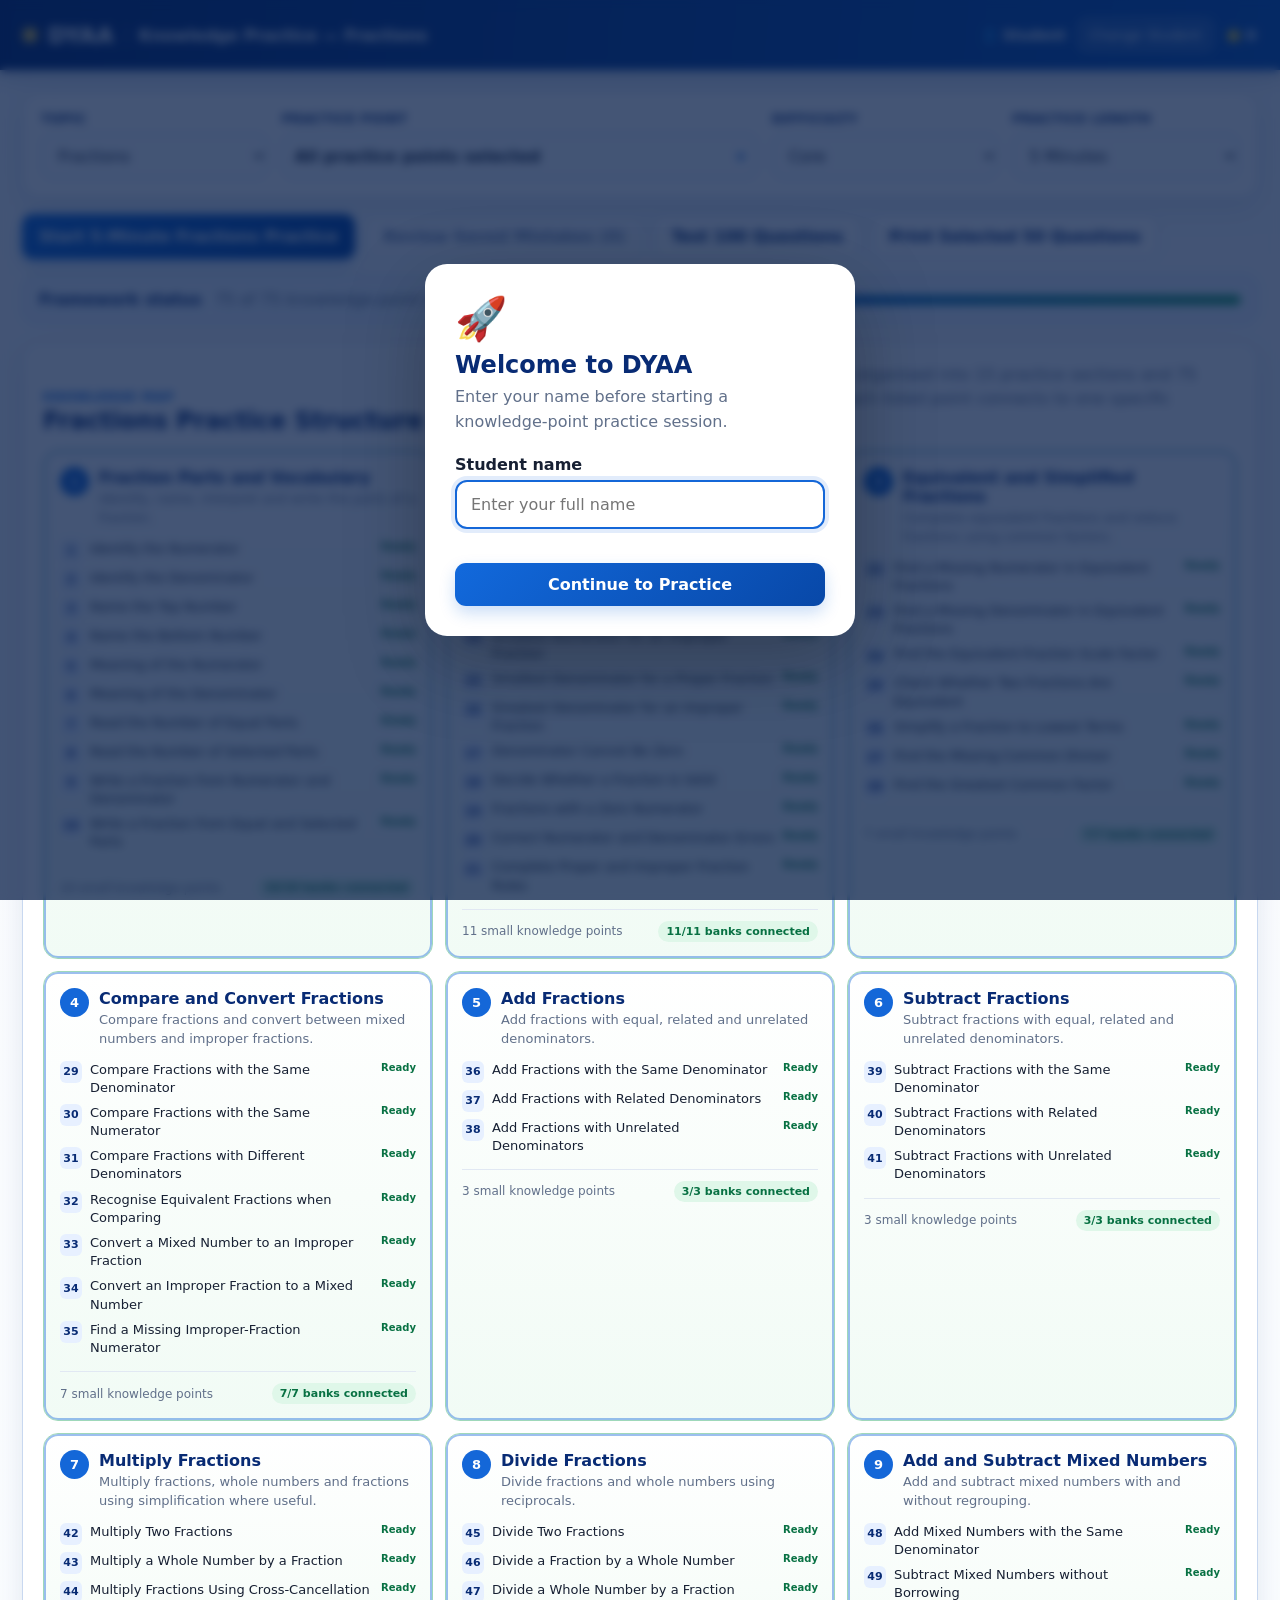
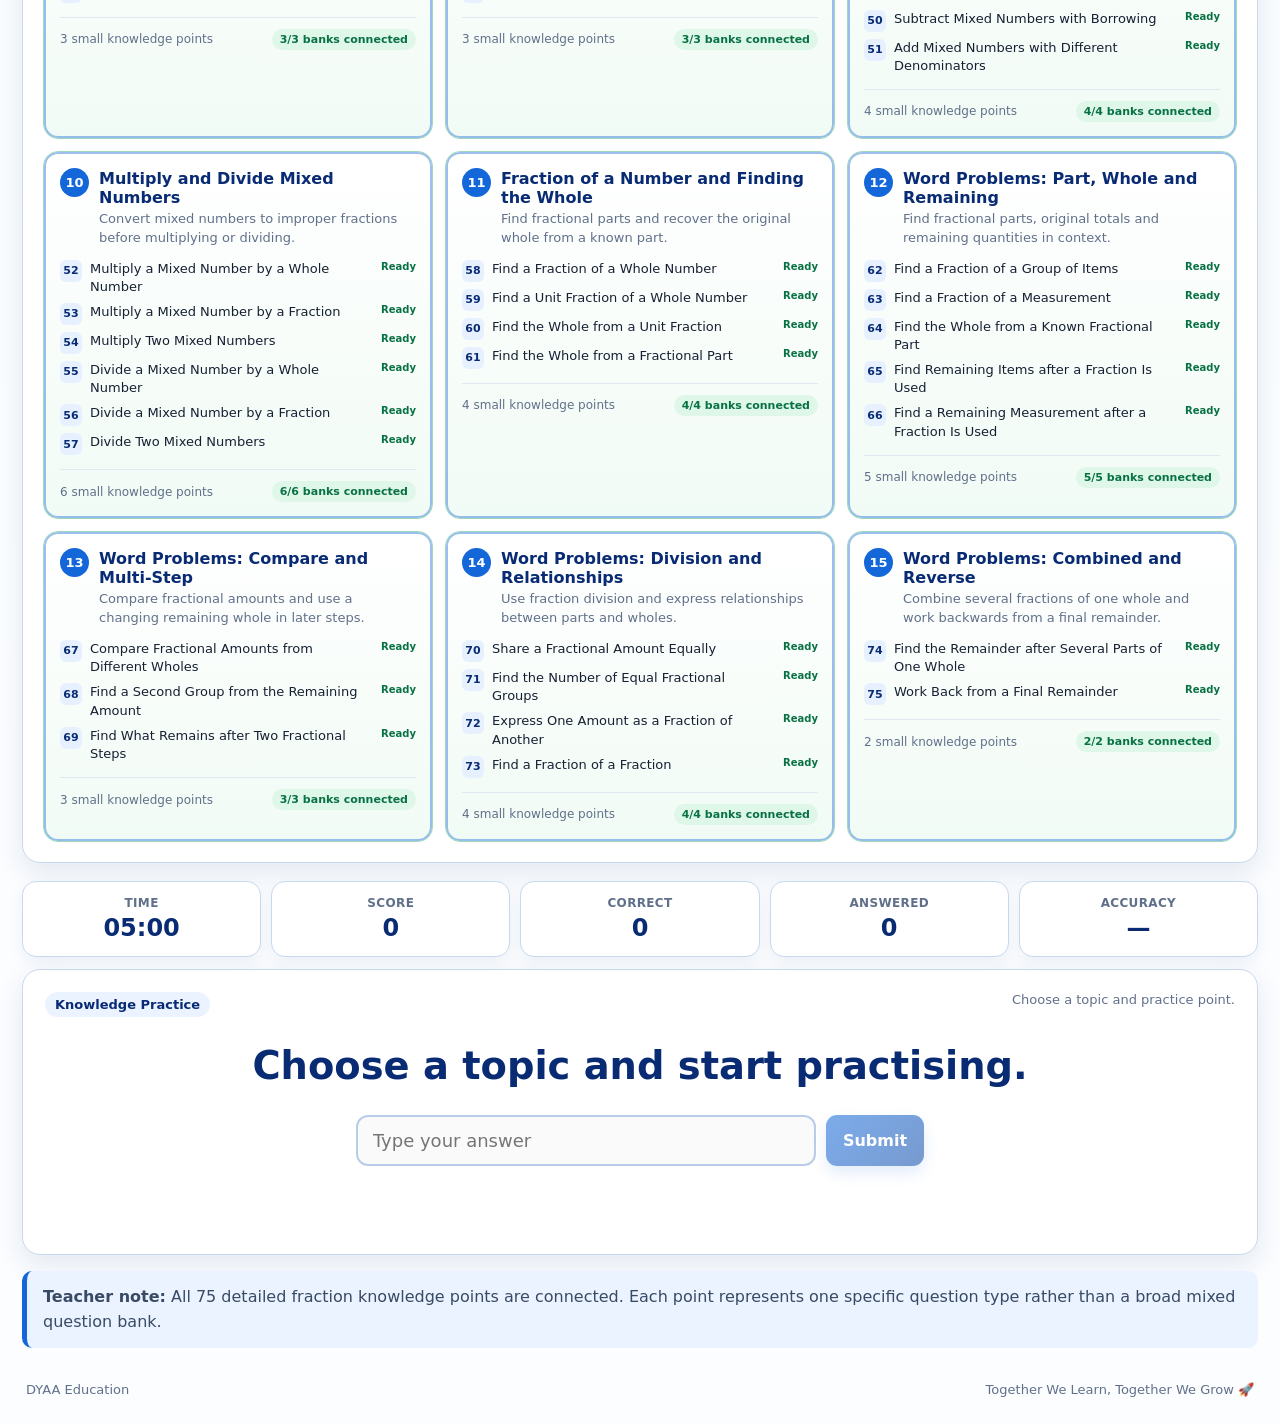
==== index.html @ 88a45972 "Update DYAA practice" ====
<!DOCTYPE html>
<html lang="en">
<head>
  <meta charset="UTF-8">
  <meta name="viewport" content="width=device-width, initial-scale=1.0">
  <meta name="dyaa-edition" content="Knowledge Practice — Fractions, Decimals, Percentages, Ratios and Algebra">
  <title>DYAA Knowledge Practice</title>
  <link rel="stylesheet" href="css/styles.css">
  <style>
    /* Keep generated questions as normal continuous sentences.
       This overrides the grid layout that placed each <strong> value
       on a separate line. Long questions still wrap naturally. */
    #questionText.question {
      display: block;
      min-height: 94px;
      padding: 24px 20px;
      line-height: 1.3;
      text-align: center;
      word-break: normal;
      overflow-wrap: normal;
    }
  </style>
</head>
<body>
  <section class="identity-overlay" id="identityOverlay" aria-modal="true" role="dialog" aria-labelledby="identityTitle">
    <div class="identity-card">
      <div class="identity-logo">🚀</div>
      <h1 id="identityTitle">Welcome to DYAA</h1>
      <p>Enter your name before starting a knowledge-point practice session.</p>
      <label for="studentNameInput">Student name</label>
      <input id="studentNameInput" type="text" maxlength="40" autocomplete="name" placeholder="Enter your full name">
      <div class="form-error" id="studentNameError" aria-live="polite"></div>
      <button class="btn btn-primary" id="continueBtn" type="button">Continue to Practice</button>
    </div>
  </section>

  <main class="app-shell">
    <header class="topbar">
      <div class="brand-row">
        <span class="brand-dot"></span>
        <span class="brand">DYAA</span>
        <span class="title" id="pageTitle">Knowledge Practice</span>
      </div>
      <div class="student-tools">
        <span>👤 <b id="studentNameDisplay">Student</b></span>
        <button class="topbar-btn" id="changeStudentBtn" type="button">Change Student</button>
        <span>⭐ <b id="totalStars">0</b></span>
      </div>
    </header>

    <section class="content">
      <section class="setup-card">
        <div class="control">
          <label for="topicSelect">Topic</label>
          <select id="topicSelect"></select>
        </div>

        <div class="control control-wide">
          <label>Practice Point</label>
          <details class="picker" id="groupPicker">
            <summary id="groupSummary">All practice points selected</summary>
            <div class="picker-panel">
              <div class="picker-actions">
                <button class="mini-btn" id="selectAllBtn" type="button">Select All</button>
                <button class="mini-btn" id="clearBtn" type="button">Clear</button>
                <button class="mini-btn mini-btn-primary" id="doneBtn" type="button">Done</button>
              </div>
              <div id="groupCheckboxes" class="group-checkboxes"></div>
              <p class="selection-help" id="selectionHelp"></p>
            </div>
          </details>
        </div>

        <div class="control">
          <label for="levelSelect">Difficulty</label>
          <select id="levelSelect"></select>
        </div>

        <div class="control">
          <label for="timeSelect">Practice Length</label>
          <select id="timeSelect">
            <option value="60">1 Minute</option>
            <option value="180">3 Minutes</option>
            <option value="300" selected>5 Minutes</option>
            <option value="600">10 Minutes</option>
            <option value="900">15 Minutes</option>
            <option value="1200">20 Minutes</option>
          </select>
        </div>
      </section>

      <section class="action-row">
        <button class="btn btn-primary" id="startBtn" type="button">Start Practice</button>
        <button class="btn btn-secondary" id="reviewBtn" type="button">Review Saved Mistakes (<span id="savedCountTop">0</span>)</button>
        <button class="btn btn-secondary" id="testBtn" type="button">Test 100 Questions</button>
        <button class="btn btn-secondary" id="printBtn" type="button">Print Selected 50 Questions</button>
        <button class="btn btn-danger hidden" id="finishBtn" type="button">Finish Early</button>
      </section>

      <section class="framework-status" id="frameworkStatus">
        <div>
          <strong>Framework status</strong>
          <span id="frameworkStatusText">Loading knowledge-point banks…</span>
        </div>
        <div class="status-track"><div class="status-fill" id="frameworkStatusFill"></div></div>
      </section>

      <section class="knowledge-section">
        <div class="section-heading">
          <div>
            <p class="eyebrow">Knowledge map</p>
            <h2 id="knowledgeMapTitle">Knowledge Practice Structure</h2>
          </div>
          <p id="knowledgeMapIntro">Each practice point combines closely related small knowledge points.</p>
        </div>
        <div class="knowledge-grid" id="knowledgeGrid"></div>
      </section>

      <section class="dashboard">
        <article class="stat-card">
          <span class="stat-label">Time</span>
          <strong id="timerValue">05:00</strong>
        </article>
        <article class="stat-card">
          <span class="stat-label">Score</span>
          <strong id="scoreValue">0</strong>
        </article>
        <article class="stat-card">
          <span class="stat-label">Correct</span>
          <strong id="correctValue">0</strong>
        </article>
        <article class="stat-card">
          <span class="stat-label">Answered</span>
          <strong id="answeredValue">0</strong>
        </article>
        <article class="stat-card">
          <span class="stat-label">Accuracy</span>
          <strong id="accuracyValue">—</strong>
        </article>
      </section>

      <section class="play-card" id="playCard">
        <div class="mode-row">
          <span class="mode-badge" id="modeBadge">Knowledge Practice</span>
          <span id="questionSubtopic">Choose a topic and practice point.</span>
        </div>
        <div class="question" id="questionText">Choose a topic and start practising.</div>
        <div class="answer-row">
          <input id="answerInput" type="text" inputmode="text" autocomplete="off" placeholder="Type your answer" disabled>
          <button class="btn btn-primary" id="submitBtn" type="button" disabled>Submit</button>
        </div>
        <div class="feedback" id="feedback" aria-live="polite"></div>
        <div class="hint" id="hint"></div>
      </section>

      <section class="summary-card hidden" id="summaryCard">
        <h2>Practice Complete</h2>
        <div class="summary-grid">
          <div><span>Score</span><strong id="summaryScore">0</strong></div>
          <div><span>Correct</span><strong id="summaryCorrect">0</strong></div>
          <div><span>Answered</span><strong id="summaryAnswered">0</strong></div>
          <div><span>Accuracy</span><strong id="summaryAccuracy">—</strong></div>
        </div>
        <button class="btn btn-primary" id="playAgainBtn" type="button">Back to Setup</button>
      </section>

      <section class="review-card hidden" id="reviewCard">
        <div class="section-heading compact">
          <div><p class="eyebrow">Saved practice</p><h2>Mistake Bank</h2></div>
          <button class="mini-btn" id="closeReviewBtn" type="button">Close</button>
        </div>
        <div id="reviewTable" class="review-table"></div>
        <button class="btn btn-danger" id="clearMistakesBtn" type="button">Clear Saved Mistakes</button>
      </section>

      <section class="teacher-note" id="teacherNote">
        <strong>Teacher note:</strong>
        This series is organised by knowledge points rather than year levels.
      </section>

      <footer>
        <span>DYAA Education</span>
        <span>Together We Learn, Together We Grow 🚀</span>
      </footer>
    </section>
  </main>

  <script src="js/core.js"></script>
  <script src="js/topics/fractions.js"></script>
  <script src="js/topics/decimals.js"></script>
  <script src="js/topics/percentages.js"></script>
  <script src="js/topics/ratios.js"></script>
  <script src="js/topics/algebra.js"></script>
  <script src="js/app.js"></script>
</body>
</html>
---- css/styles.css ----
:root {
  --navy: #082b74;
  --blue: #1467d8;
  --blue-soft: #eaf3ff;
  --green: #1a9a5b;
  --green-soft: #eaf8ef;
  --red: #ce3d43;
  --red-soft: #fff0f1;
  --ink: #172033;
  --muted: #61708a;
  --line: #c8d8f0;
  --panel: #ffffff;
  --page: #f4f8fd;
  --shadow: 0 10px 28px rgba(16, 51, 103, 0.10);
}

* { box-sizing: border-box; }

body {
  margin: 0;
  min-width: 320px;
  color: var(--ink);
  background: linear-gradient(180deg, #edf5ff 0, var(--page) 260px, #f8fbff 100%);
  font-family: Inter, ui-sans-serif, system-ui, -apple-system, BlinkMacSystemFont, "Segoe UI", sans-serif;
}

button, input, select { font: inherit; }
button { cursor: pointer; }
button:disabled { cursor: not-allowed; opacity: .55; }
.hidden { display: none !important; }

.identity-overlay {
  position: fixed;
  inset: 0;
  z-index: 100;
  display: grid;
  place-items: center;
  padding: 20px;
  background: rgba(4, 26, 69, .74);
  backdrop-filter: blur(5px);
}
.identity-overlay.hidden { display: none; }
.identity-card {
  width: min(430px, 100%);
  padding: 30px;
  border-radius: 22px;
  background: white;
  box-shadow: 0 24px 80px rgba(0,0,0,.28);
}
.identity-logo { font-size: 42px; }
.identity-card h1 { margin: 8px 0 6px; color: var(--navy); }
.identity-card p { margin: 0 0 20px; color: var(--muted); line-height: 1.55; }
.identity-card label { display: block; margin-bottom: 6px; font-weight: 750; }
.identity-card input {
  width: 100%;
  padding: 13px 14px;
  border: 2px solid var(--line);
  border-radius: 12px;
  outline: none;
}
.identity-card input:focus { border-color: var(--blue); box-shadow: 0 0 0 4px rgba(20,103,216,.12); }
.identity-card .btn { width: 100%; margin-top: 12px; }
.form-error { min-height: 22px; padding-top: 4px; color: var(--red); font-size: 14px; }

.app-shell { width: min(1480px, 100%); margin: 0 auto; background: rgba(255,255,255,.42); min-height: 100vh; }
.topbar {
  display: flex;
  align-items: center;
  justify-content: space-between;
  gap: 18px;
  min-height: 70px;
  padding: 14px 24px;
  color: white;
  background: linear-gradient(95deg, #092d76, #0f56bd);
  box-shadow: 0 6px 20px rgba(8,43,116,.22);
}
.brand-row, .student-tools { display: flex; align-items: center; gap: 12px; flex-wrap: wrap; }
.brand-dot { width: 12px; height: 12px; border-radius: 999px; background: #ffd54d; box-shadow: 0 0 0 5px rgba(255,213,77,.18); }
.brand { font-size: 22px; font-weight: 900; letter-spacing: .3px; }
.title { padding-left: 12px; border-left: 1px solid rgba(255,255,255,.38); font-weight: 750; }
.student-tools { justify-content: flex-end; font-size: 14px; }
.topbar-btn { border: 1px solid rgba(255,255,255,.5); border-radius: 9px; padding: 7px 10px; color: white; background: rgba(255,255,255,.10); }
.topbar-btn:hover { background: rgba(255,255,255,.20); }

.content { padding: 22px; }
.setup-card {
  display: grid;
  grid-template-columns: 1fr 2.1fr 1fr 1fr;
  gap: 14px;
  padding: 18px;
  border: 1px solid var(--line);
  border-radius: 18px;
  background: var(--panel);
  box-shadow: var(--shadow);
}
.control label { display: block; margin-bottom: 7px; color: var(--navy); font-size: 13px; font-weight: 850; text-transform: uppercase; letter-spacing: .35px; }
.control select, .picker summary {
  width: 100%;
  min-height: 46px;
  padding: 11px 12px;
  border: 1px solid #b6cbe9;
  border-radius: 11px;
  color: var(--ink);
  background: #fbfdff;
}
.control select:focus, .picker[open] summary { outline: none; border-color: var(--blue); box-shadow: 0 0 0 3px rgba(20,103,216,.11); }
.picker { position: relative; }
.picker summary { display: flex; align-items: center; cursor: pointer; list-style: none; font-weight: 700; }
.picker summary::-webkit-details-marker { display: none; }
.picker summary::after { content: "▾"; margin-left: auto; color: var(--blue); }
.picker[open] summary::after { content: "▴"; }
.picker-panel {
  position: absolute;
  z-index: 30;
  top: calc(100% + 7px);
  left: 0;
  width: min(640px, 90vw);
  padding: 14px;
  border: 1px solid #a9c3e8;
  border-radius: 14px;
  background: white;
  box-shadow: 0 18px 50px rgba(21,58,112,.22);
}
.picker-actions { display: flex; gap: 8px; margin-bottom: 10px; }
.mini-btn { border: 1px solid #b8cce8; border-radius: 9px; padding: 8px 11px; color: var(--navy); background: #f6faff; font-weight: 750; }
.mini-btn:hover { background: #eaf3ff; }
.mini-btn-primary { margin-left: auto; color: white; border-color: var(--blue); background: var(--blue); }
.group-checkboxes { display: grid; gap: 7px; max-height: 390px; overflow: auto; }
.group-option {
  display: grid;
  grid-template-columns: auto 1fr auto;
  align-items: start;
  gap: 10px;
  padding: 10px;
  border: 1px solid #d7e2f2;
  border-radius: 11px;
  background: #fbfdff;
}
.group-option:hover { border-color: #9fbee7; background: #f2f7ff; }
.group-option input { margin-top: 3px; width: 17px; height: 17px; accent-color: var(--blue); }
.group-option strong { display: block; color: var(--navy); font-size: 14px; }
.group-option small { display: block; margin-top: 2px; color: var(--muted); line-height: 1.4; }
.bank-status { white-space: nowrap; border-radius: 999px; padding: 4px 8px; font-size: 11px; font-weight: 850; }
.bank-status.ready { color: #087143; background: #dff7e9; }
.bank-status.pending { color: #9a5c00; background: #fff1d6; }
.selection-help { margin: 10px 2px 0; color: var(--muted); font-size: 13px; }
.selection-help.error { color: var(--red); }

.action-row { display: flex; flex-wrap: wrap; gap: 10px; margin: 16px 0; }
.btn { border: 0; border-radius: 11px; padding: 12px 17px; font-weight: 850; transition: transform .12s ease, box-shadow .12s ease, background .12s ease; }
.btn:not(:disabled):active { transform: translateY(1px); }
.btn-primary { color: white; background: linear-gradient(135deg, #1269dc, #0848a8); box-shadow: 0 7px 16px rgba(18,105,220,.22); }
.btn-primary:not(:disabled):hover { box-shadow: 0 10px 22px rgba(18,105,220,.30); }
.btn-secondary { color: var(--navy); border: 1px solid #b6cbe9; background: white; }
.btn-secondary:not(:disabled):hover { background: #eef5ff; }
.btn-danger { color: white; background: var(--red); }

.framework-status {
  display: grid;
  grid-template-columns: minmax(240px, auto) 1fr;
  align-items: center;
  gap: 18px;
  padding: 14px 16px;
  border: 1px solid #bdd0eb;
  border-radius: 14px;
  background: #eef5ff;
}
.framework-status strong { color: var(--navy); margin-right: 8px; }
.framework-status span { color: var(--muted); }
.status-track { height: 10px; overflow: hidden; border-radius: 99px; background: #d2def0; }
.status-fill { height: 100%; width: 0; border-radius: inherit; background: linear-gradient(90deg, #1768d7, #25a267); transition: width .25s ease; }

.knowledge-section { margin-top: 18px; padding: 20px; border: 1px solid var(--line); border-radius: 18px; background: white; box-shadow: var(--shadow); }
.section-heading { display: flex; align-items: end; justify-content: space-between; gap: 20px; margin-bottom: 15px; }
.section-heading.compact { align-items: center; }
.eyebrow { margin: 0 0 3px; color: var(--blue); font-size: 12px; font-weight: 900; text-transform: uppercase; letter-spacing: .8px; }
.section-heading h2 { margin: 0; color: var(--navy); font-size: 24px; }
.section-heading > p { margin: 0; max-width: 620px; color: var(--muted); line-height: 1.5; }
.knowledge-grid { display: grid; grid-template-columns: repeat(3, minmax(0, 1fr)); gap: 12px; }
.knowledge-card { position: relative; min-height: 205px; padding: 16px; border: 1px solid #bfd1eb; border-radius: 15px; background: linear-gradient(180deg, #fff, #f9fbff); }
.knowledge-card.ready { border-color: #9fd8ba; background: linear-gradient(180deg, #fff, #f1fbf5); }
.knowledge-card.selected { box-shadow: inset 0 0 0 2px rgba(20,103,216,.42); }
.knowledge-card-header { display: flex; align-items: start; gap: 10px; margin-bottom: 10px; }
.practice-number { display: grid; place-items: center; flex: 0 0 auto; width: 29px; height: 29px; border-radius: 50%; color: white; background: var(--blue); font-size: 13px; font-weight: 900; }
.knowledge-card h3 { margin: 1px 0 3px; color: var(--navy); font-size: 16px; }
.knowledge-card .group-description { margin: 0; color: var(--muted); font-size: 13px; line-height: 1.45; }
.knowledge-list { display: grid; gap: 7px; margin: 12px 0 0; padding: 0; list-style: none; }
.knowledge-list li { display: flex; gap: 8px; align-items: flex-start; font-size: 13px; line-height: 1.4; }
.kp-number { display: inline-grid; place-items: center; flex: 0 0 auto; width: 22px; height: 22px; border-radius: 6px; color: var(--navy); background: #e7f0ff; font-size: 11px; font-weight: 900; }
.card-footer { display: flex; align-items: center; justify-content: space-between; gap: 8px; margin-top: 14px; padding-top: 11px; border-top: 1px solid #e1e8f3; font-size: 12px; color: var(--muted); }

.dashboard { display: grid; grid-template-columns: repeat(5, minmax(0, 1fr)); gap: 10px; margin: 18px 0 12px; }
.stat-card { padding: 14px; border: 1px solid var(--line); border-radius: 14px; background: white; text-align: center; box-shadow: 0 6px 16px rgba(16,51,103,.06); }
.stat-label { display: block; color: var(--muted); font-size: 12px; font-weight: 800; text-transform: uppercase; letter-spacing: .35px; }
.stat-card strong { display: block; margin-top: 4px; color: var(--navy); font-size: 24px; }

.play-card, .summary-card, .review-card { padding: 22px; border: 1px solid var(--line); border-radius: 18px; background: white; box-shadow: var(--shadow); }
.mode-row { display: flex; justify-content: space-between; gap: 15px; color: var(--muted); font-size: 13px; }
.mode-badge { padding: 5px 10px; border-radius: 999px; color: var(--navy); background: var(--blue-soft); font-weight: 850; }
.question { min-height: 94px; display: grid; place-items: center; padding: 20px; color: var(--navy); font-size: clamp(24px, 3vw, 42px); font-weight: 850; text-align: center; }
.answer-row { display: flex; justify-content: center; gap: 10px; }
.answer-row input { width: min(460px, 100%); padding: 13px 15px; border: 2px solid #b9cde9; border-radius: 12px; font-size: 18px; outline: none; }
.answer-row input:focus { border-color: var(--blue); box-shadow: 0 0 0 4px rgba(20,103,216,.11); }
.feedback { min-height: 29px; margin-top: 13px; text-align: center; font-weight: 850; }
.feedback.correct { color: var(--green); }
.feedback.incorrect { color: var(--red); }
.hint { min-height: 24px; color: var(--muted); text-align: center; }

.summary-card h2 { margin-top: 0; color: var(--navy); text-align: center; }
.summary-grid { display: grid; grid-template-columns: repeat(4, 1fr); gap: 10px; margin: 18px 0; }
.summary-grid div { padding: 15px; border-radius: 12px; background: var(--blue-soft); text-align: center; }
.summary-grid span { display: block; color: var(--muted); font-size: 12px; }
.summary-grid strong { display: block; color: var(--navy); font-size: 25px; }
.summary-card .btn { display: block; margin: 0 auto; }

.review-table { display: grid; gap: 8px; margin: 12px 0 16px; }
.review-empty { padding: 20px; border: 1px dashed #b7c9e2; border-radius: 12px; color: var(--muted); text-align: center; }
.review-item { display: grid; grid-template-columns: 1fr auto; gap: 12px; padding: 12px; border: 1px solid #d2deef; border-radius: 12px; }
.review-item strong { color: var(--navy); }
.review-item small { display: block; margin-top: 4px; color: var(--muted); }

.teacher-note { margin-top: 16px; padding: 14px 16px; border-left: 5px solid var(--blue); border-radius: 10px; color: #394a65; background: #eaf3ff; line-height: 1.55; }
.teacher-note code { padding: 2px 5px; border-radius: 5px; background: rgba(255,255,255,.72); }
footer { display: flex; justify-content: space-between; gap: 12px; margin-top: 18px; padding: 16px 4px 4px; color: var(--muted); font-size: 13px; }

.fraction { display: inline-flex; flex-direction: column; align-items: center; justify-content: center; vertical-align: middle; min-width: 1.5em; margin: 0 .08em; line-height: 1.05; }
.fraction .top { width: 100%; padding: 0 .12em .08em; border-bottom: .08em solid currentColor; text-align: center; }
.fraction .bottom { padding: .08em .12em 0; text-align: center; }
.mixed-number { white-space: nowrap; }
.mixed-number .whole { margin-right: .08em; }

@media (max-width: 1050px) {
  .setup-card { grid-template-columns: repeat(2, minmax(0, 1fr)); }
  .knowledge-grid { grid-template-columns: repeat(2, minmax(0, 1fr)); }
}
@media (max-width: 720px) {
  .topbar { align-items: flex-start; flex-direction: column; }
  .student-tools { justify-content: flex-start; }
  .content { padding: 12px; }
  .setup-card { grid-template-columns: 1fr; }
  .knowledge-grid { grid-template-columns: 1fr; }
  .framework-status { grid-template-columns: 1fr; }
  .dashboard { grid-template-columns: repeat(2, 1fr); }
  .dashboard .stat-card:last-child { grid-column: span 2; }
  .section-heading { align-items: flex-start; flex-direction: column; }
  .summary-grid { grid-template-columns: repeat(2, 1fr); }
  .answer-row { flex-direction: column; }
  .answer-row .btn, .answer-row input { width: 100%; }
  footer { flex-direction: column; }
}

@media print {
  .identity-overlay, .topbar, .setup-card, .action-row, .framework-status,
  .dashboard, .play-card, .summary-card, .review-card, .teacher-note, footer { display: none !important; }
  body { background: white; }
  .content { padding: 0; }
  .knowledge-section { margin: 0; border: 0; box-shadow: none; }
  .knowledge-grid { grid-template-columns: repeat(2, 1fr); }
  .knowledge-card { break-inside: avoid; }
}
.bank-status.partial { color: #6b4bb6; background: #eee8ff; }
.kp-bank-state { margin-left: auto; white-space: nowrap; font-size: 10px; font-weight: 850; }
.kp-bank-state.ready { color: #087143; }
.kp-bank-state.pending { color: #9a5c00; }
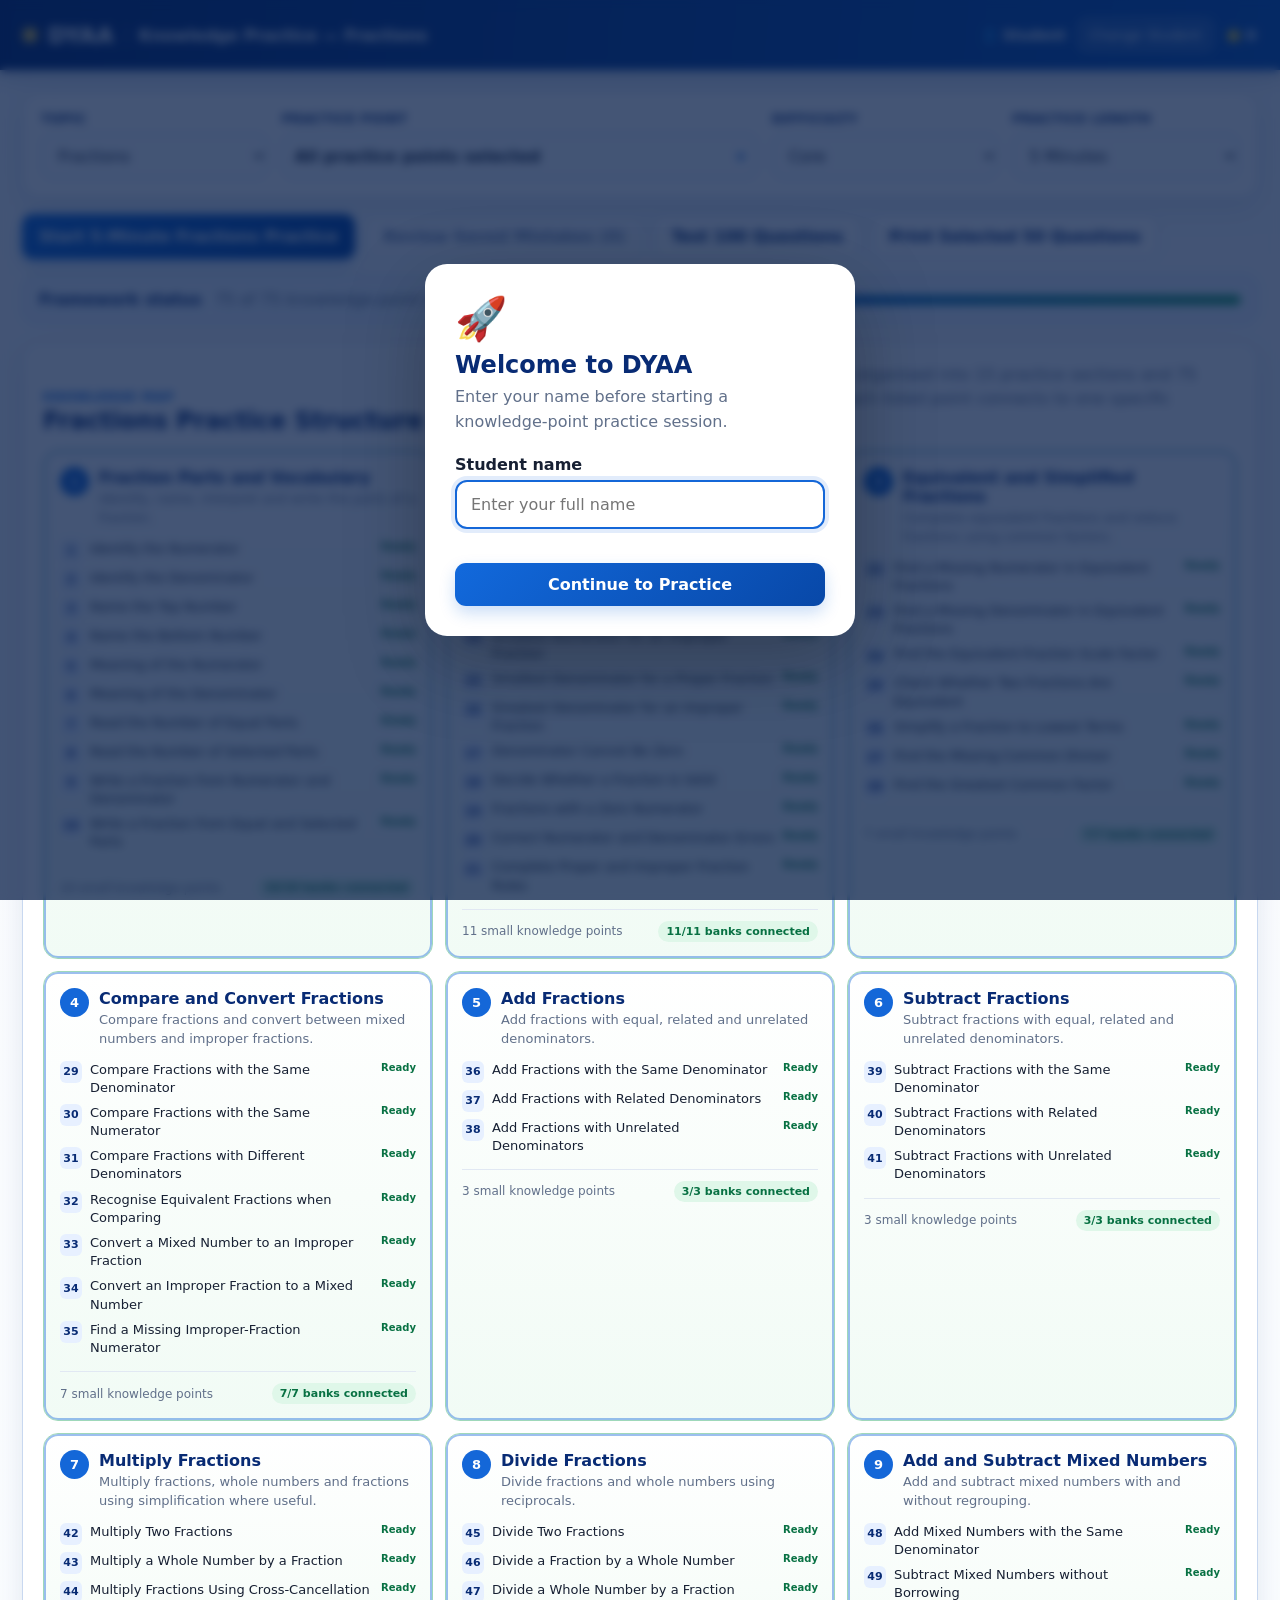
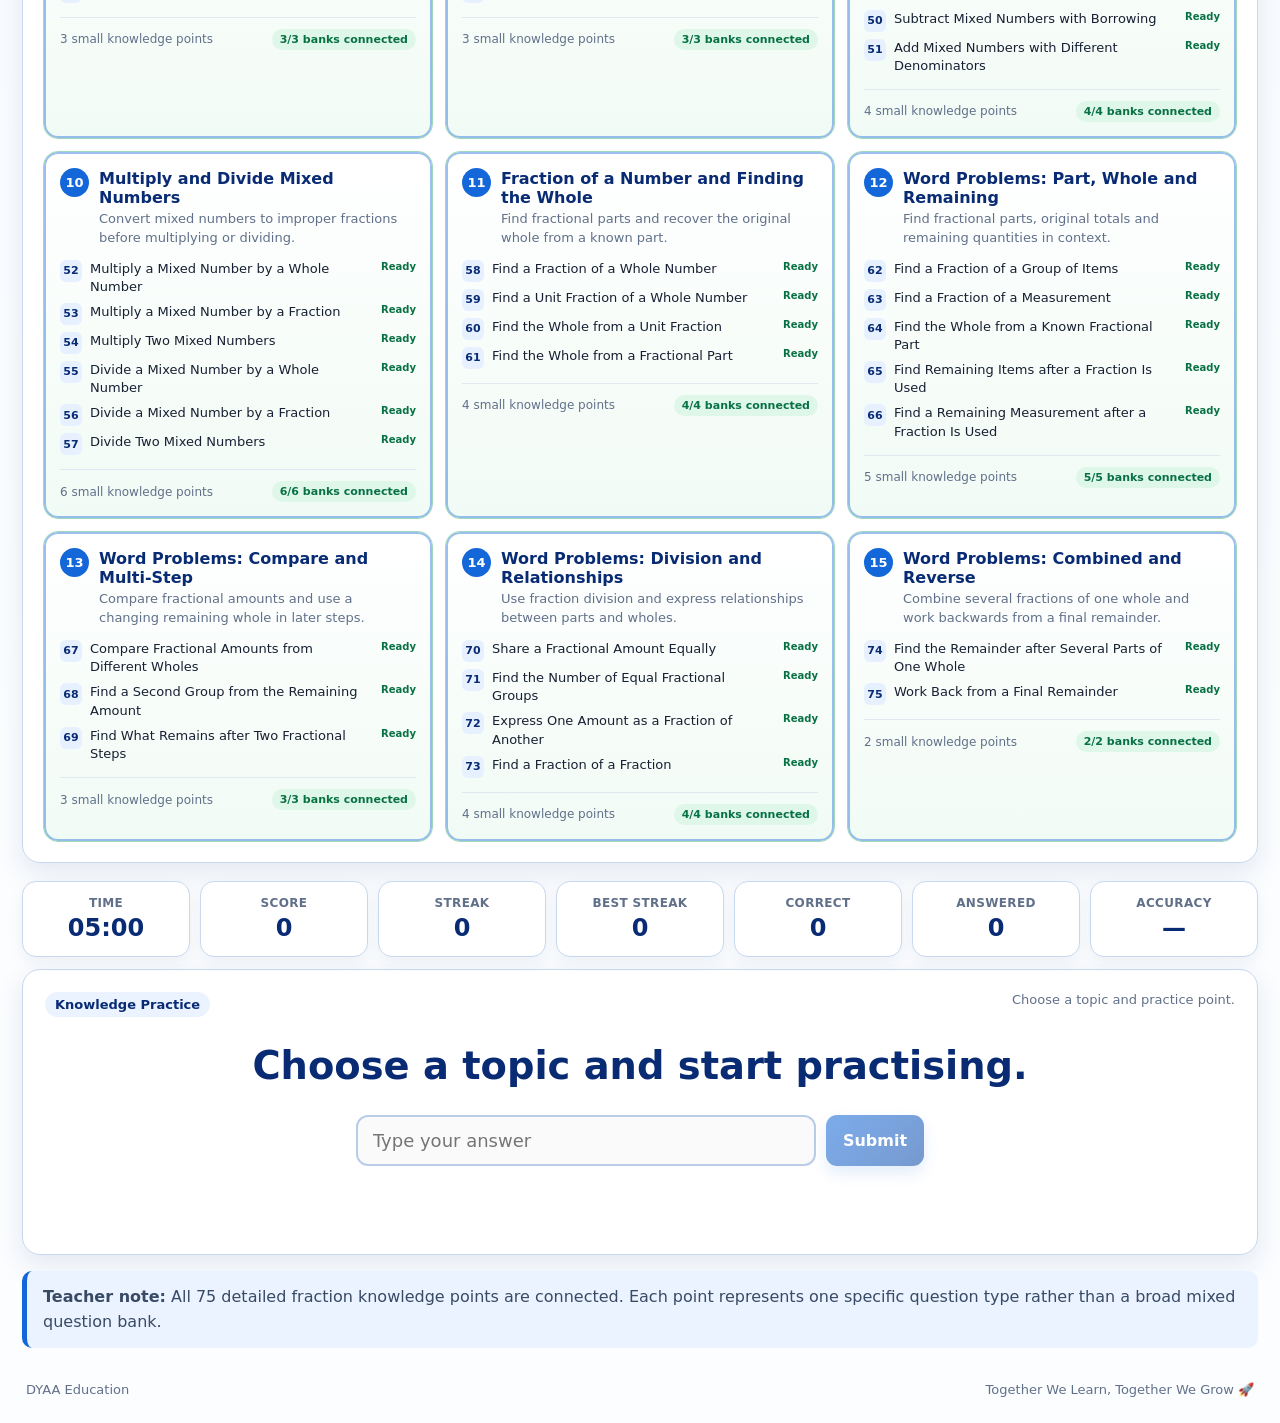
==== commit 30cf7fcd: "Update DYAA website" ====
--- a/index.html
+++ b/index.html
@@ -19,6 +19,18 @@
       word-break: normal;
       overflow-wrap: normal;
     }
+
+    .dashboard { grid-template-columns: repeat(7, minmax(0, 1fr)); }
+    .summary-grid { grid-template-columns: repeat(5, minmax(0, 1fr)); }
+    @media (max-width: 1100px) {
+      .dashboard { grid-template-columns: repeat(4, minmax(0, 1fr)); }
+    }
+    @media (max-width: 720px) {
+      .dashboard { grid-template-columns: repeat(2, minmax(0, 1fr)); }
+      .dashboard .stat-card:last-child { grid-column: auto; }
+      .summary-grid { grid-template-columns: repeat(2, minmax(0, 1fr)); }
+      .summary-grid > div:last-child { grid-column: span 2; }
+    }
   </style>
 </head>
 <body>
@@ -126,6 +138,14 @@
           <strong id="scoreValue">0</strong>
         </article>
         <article class="stat-card">
+          <span class="stat-label">Streak</span>
+          <strong id="streakValue">0</strong>
+        </article>
+        <article class="stat-card">
+          <span class="stat-label">Best Streak</span>
+          <strong id="bestStreakValue">0</strong>
+        </article>
+        <article class="stat-card">
           <span class="stat-label">Correct</span>
           <strong id="correctValue">0</strong>
         </article>
@@ -157,6 +177,7 @@
         <h2>Practice Complete</h2>
         <div class="summary-grid">
           <div><span>Score</span><strong id="summaryScore">0</strong></div>
+          <div><span>Best Streak</span><strong id="summaryBestStreak">0</strong></div>
           <div><span>Correct</span><strong id="summaryCorrect">0</strong></div>
           <div><span>Answered</span><strong id="summaryAnswered">0</strong></div>
           <div><span>Accuracy</span><strong id="summaryAccuracy">—</strong></div>
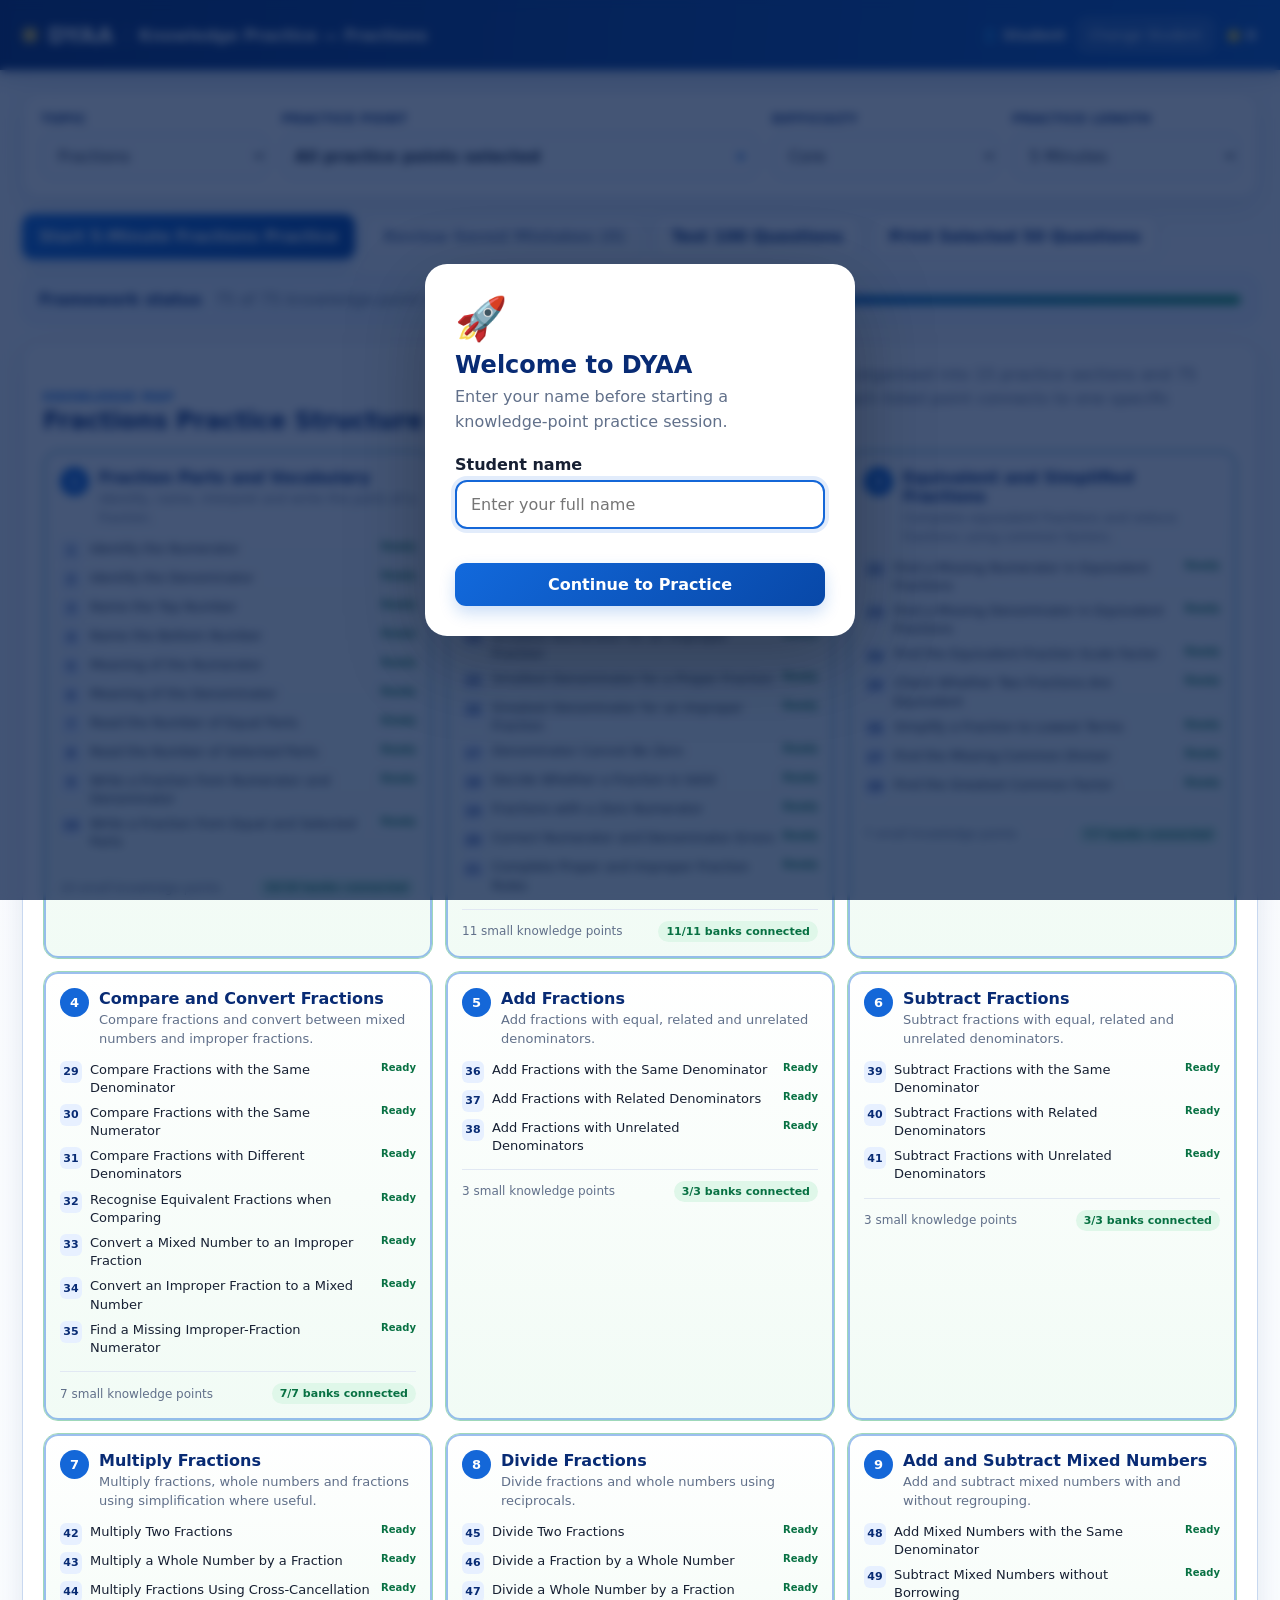
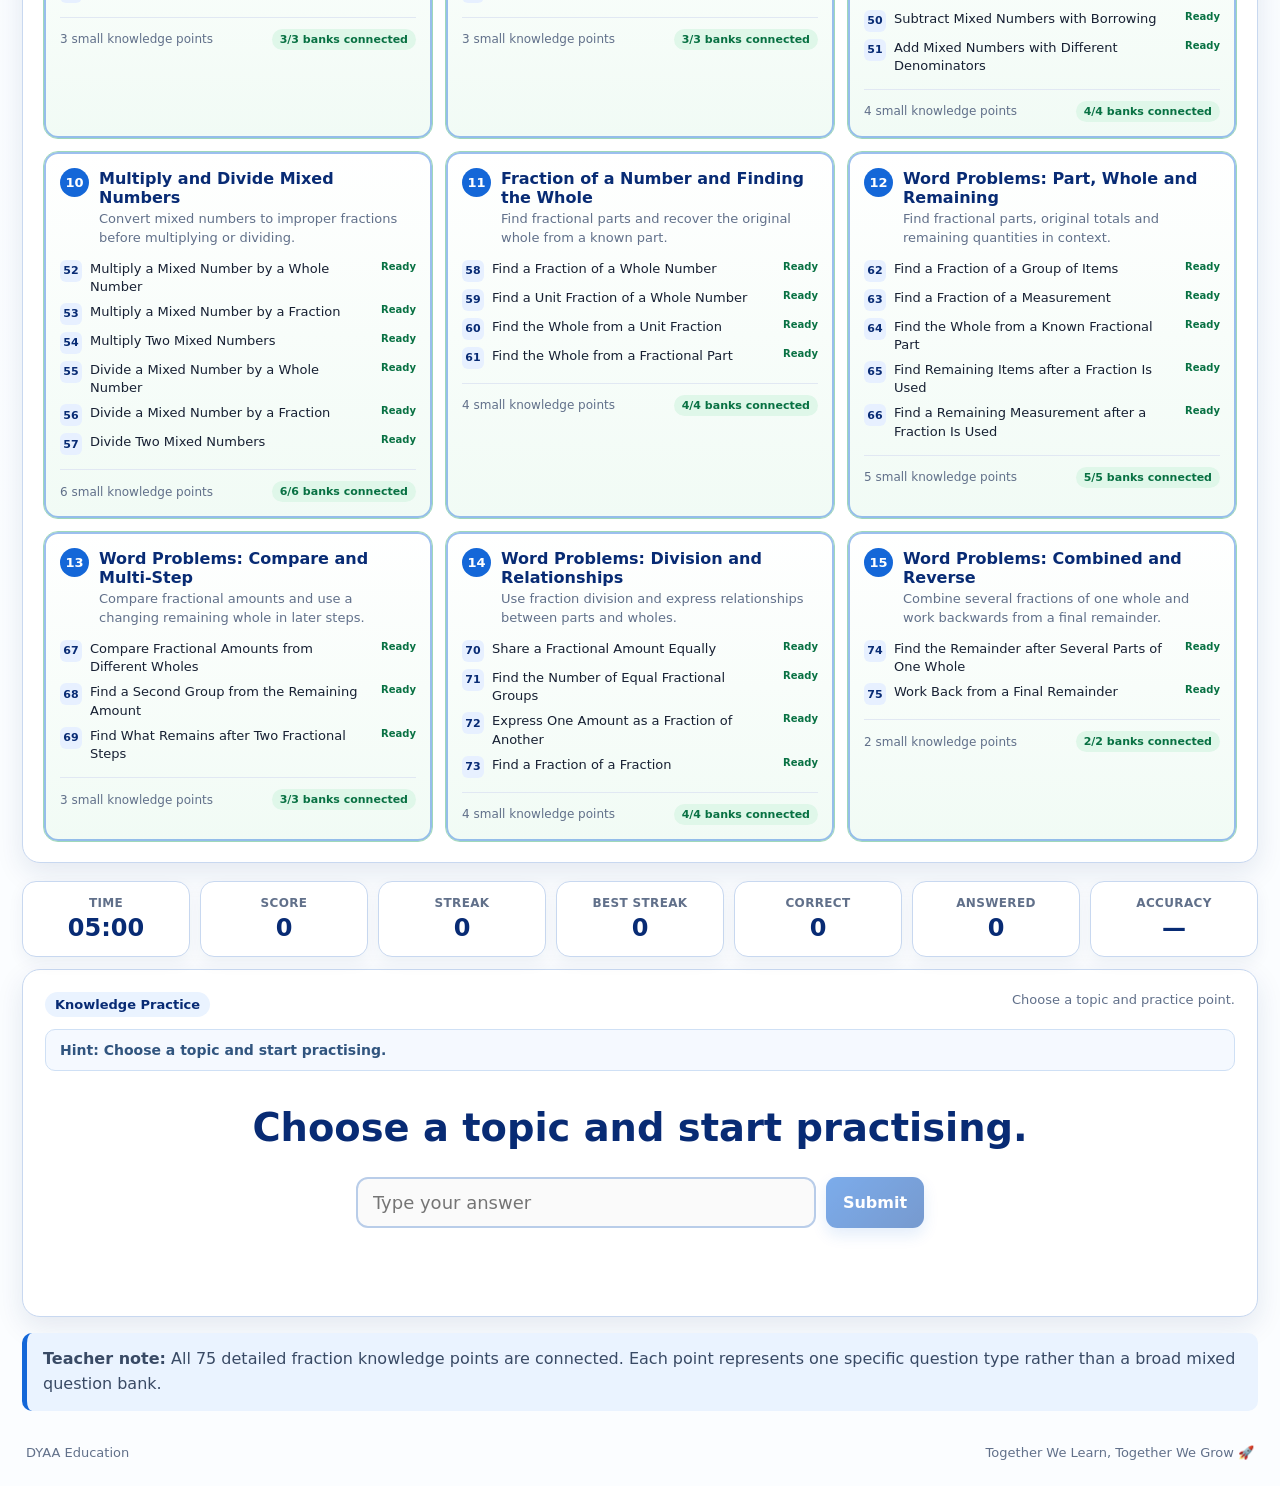
==== commit eff27120: "add more canta math" ====
--- a/index.html
+++ b/index.html
@@ -3,7 +3,7 @@
 <head>
   <meta charset="UTF-8">
   <meta name="viewport" content="width=device-width, initial-scale=1.0">
-  <meta name="dyaa-edition" content="Knowledge Practice — Fractions, Decimals, Percentages, Ratios and Algebra">
+  <meta name="dyaa-edition" content="Knowledge Practice — Fractions, Decimals, Percentages, Ratios, Algebra, Whole Numbers, Integers, Angles, Linear Equation Word Problems and Measurement & Geometry">
   <title>DYAA Knowledge Practice</title>
   <link rel="stylesheet" href="css/styles.css">
   <style>
@@ -103,6 +103,7 @@
 
       <section class="action-row">
         <button class="btn btn-primary" id="startBtn" type="button">Start Practice</button>
+        <button class="btn btn-secondary hidden" id="pauseBtn" type="button">Pause</button>
         <button class="btn btn-secondary" id="reviewBtn" type="button">Review Saved Mistakes (<span id="savedCountTop">0</span>)</button>
         <button class="btn btn-secondary" id="testBtn" type="button">Test 100 Questions</button>
         <button class="btn btn-secondary" id="printBtn" type="button">Print Selected 50 Questions</button>
@@ -164,6 +165,7 @@
           <span class="mode-badge" id="modeBadge">Knowledge Practice</span>
           <span id="questionSubtopic">Choose a topic and practice point.</span>
         </div>
+        <div class="method-hint" id="methodHint">Hint: Choose a topic and start practising.</div>
         <div class="question" id="questionText">Choose a topic and start practising.</div>
         <div class="answer-row">
           <input id="answerInput" type="text" inputmode="text" autocomplete="off" placeholder="Type your answer" disabled>
@@ -174,7 +176,7 @@
       </section>
 
       <section class="summary-card hidden" id="summaryCard">
-        <h2>Practice Complete</h2>
+        <h2 id="summaryTitle">Practice Complete</h2>
         <div class="summary-grid">
           <div><span>Score</span><strong id="summaryScore">0</strong></div>
           <div><span>Best Streak</span><strong id="summaryBestStreak">0</strong></div>
@@ -212,6 +214,13 @@
   <script src="js/topics/percentages.js"></script>
   <script src="js/topics/ratios.js"></script>
   <script src="js/topics/algebra.js"></script>
+  <script src="js/topics/whole_numbers.js"></script>
+  <script src="js/topics/integers.js"></script>
+  <script src="js/topics/angles.js"></script>
+  <script src="js/topics/linear_equation_word_problems.js"></script>
+  <script src="js/topics/measurement_geometry.js"></script>
+  <script src="js/topics/statistics.js"></script>
+  <script src="js/topics/time_timetables.js"></script>
   <script src="js/app.js"></script>
 </body>
 </html>
--- a/css/styles.css
+++ b/css/styles.css
@@ -206,6 +206,19 @@
 .feedback.incorrect { color: var(--red); }
 .hint { min-height: 24px; color: var(--muted); text-align: center; }
 
+.method-hint {
+  margin: 12px 0 8px;
+  padding: 10px 14px;
+  border: 1px solid #cfe0f5;
+  border-radius: 10px;
+  background: #f5f9ff;
+  color: #31557f;
+  font-size: 14px;
+  line-height: 1.45;
+  text-align: left;
+  font-weight: 600;
+}
+
 .summary-card h2 { margin-top: 0; color: var(--navy); text-align: center; }
 .summary-grid { display: grid; grid-template-columns: repeat(4, 1fr); gap: 10px; margin: 18px 0; }
 .summary-grid div { padding: 15px; border-radius: 12px; background: var(--blue-soft); text-align: center; }
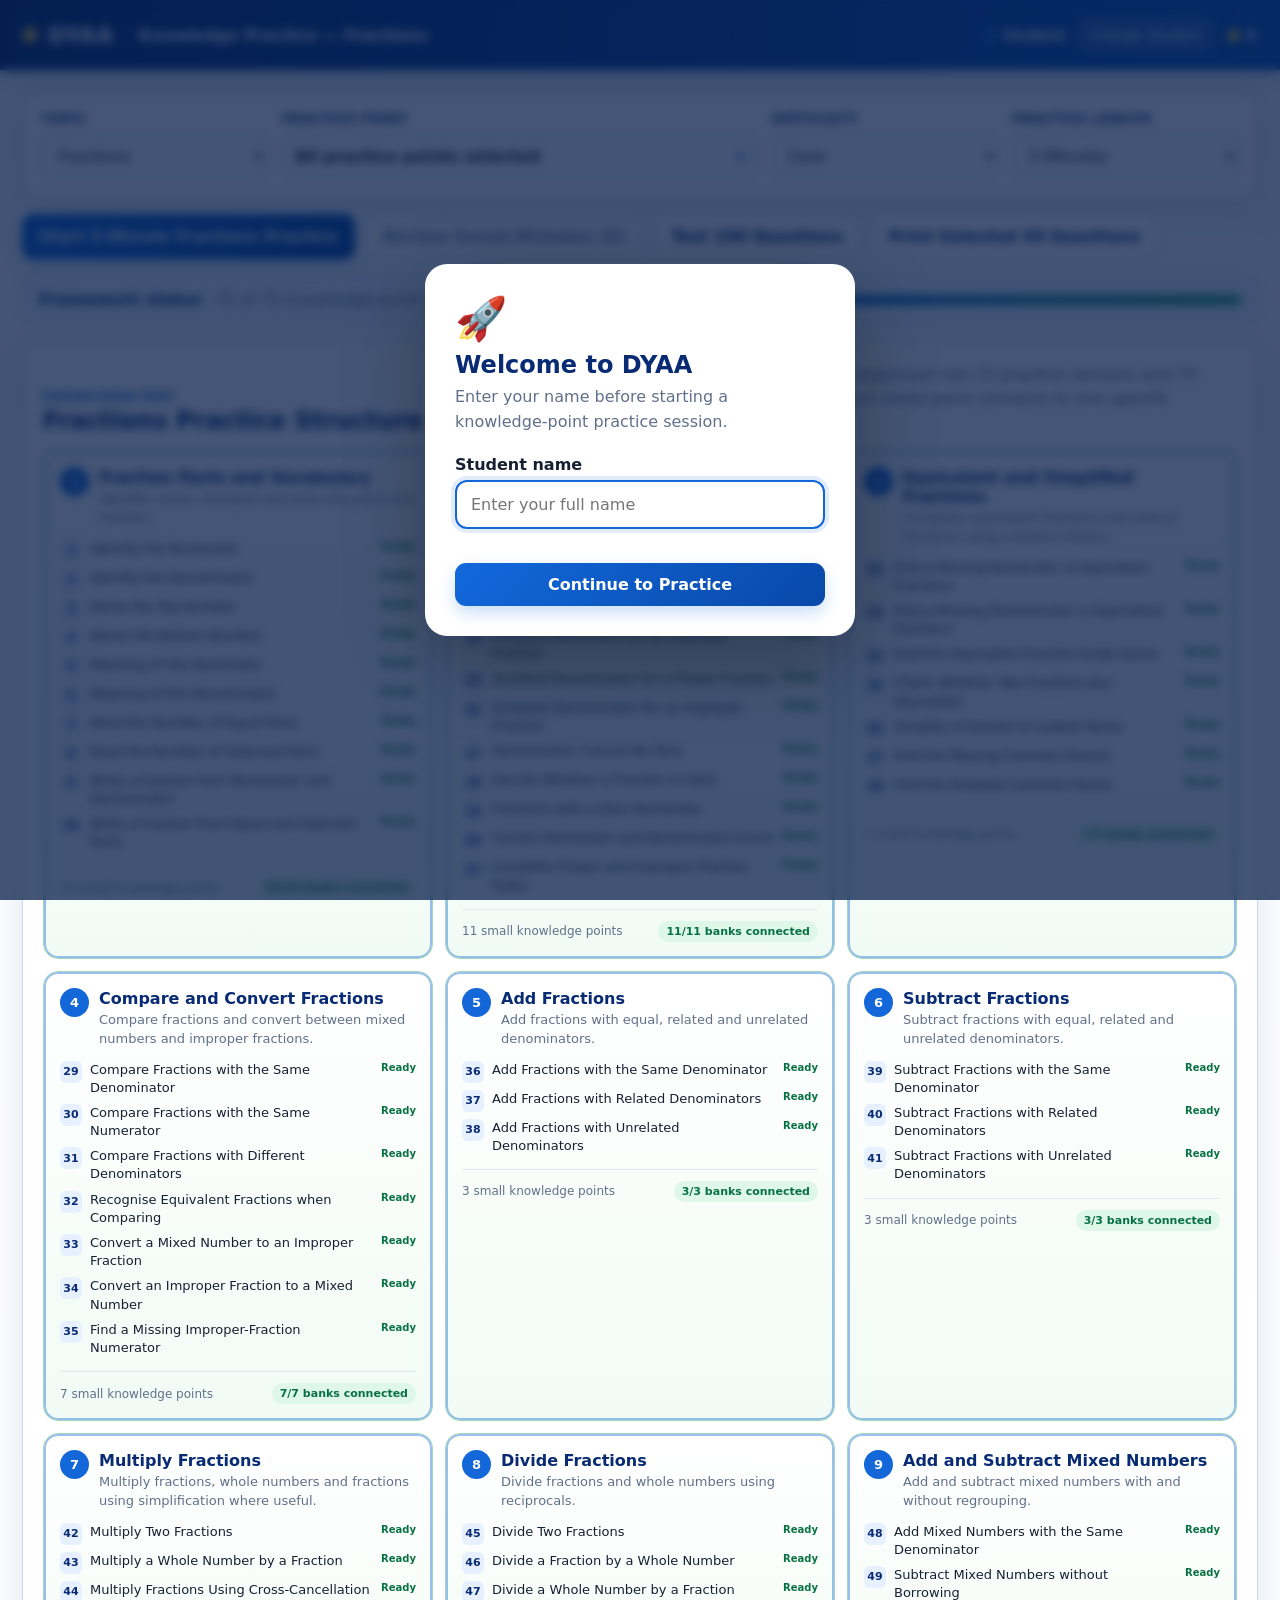
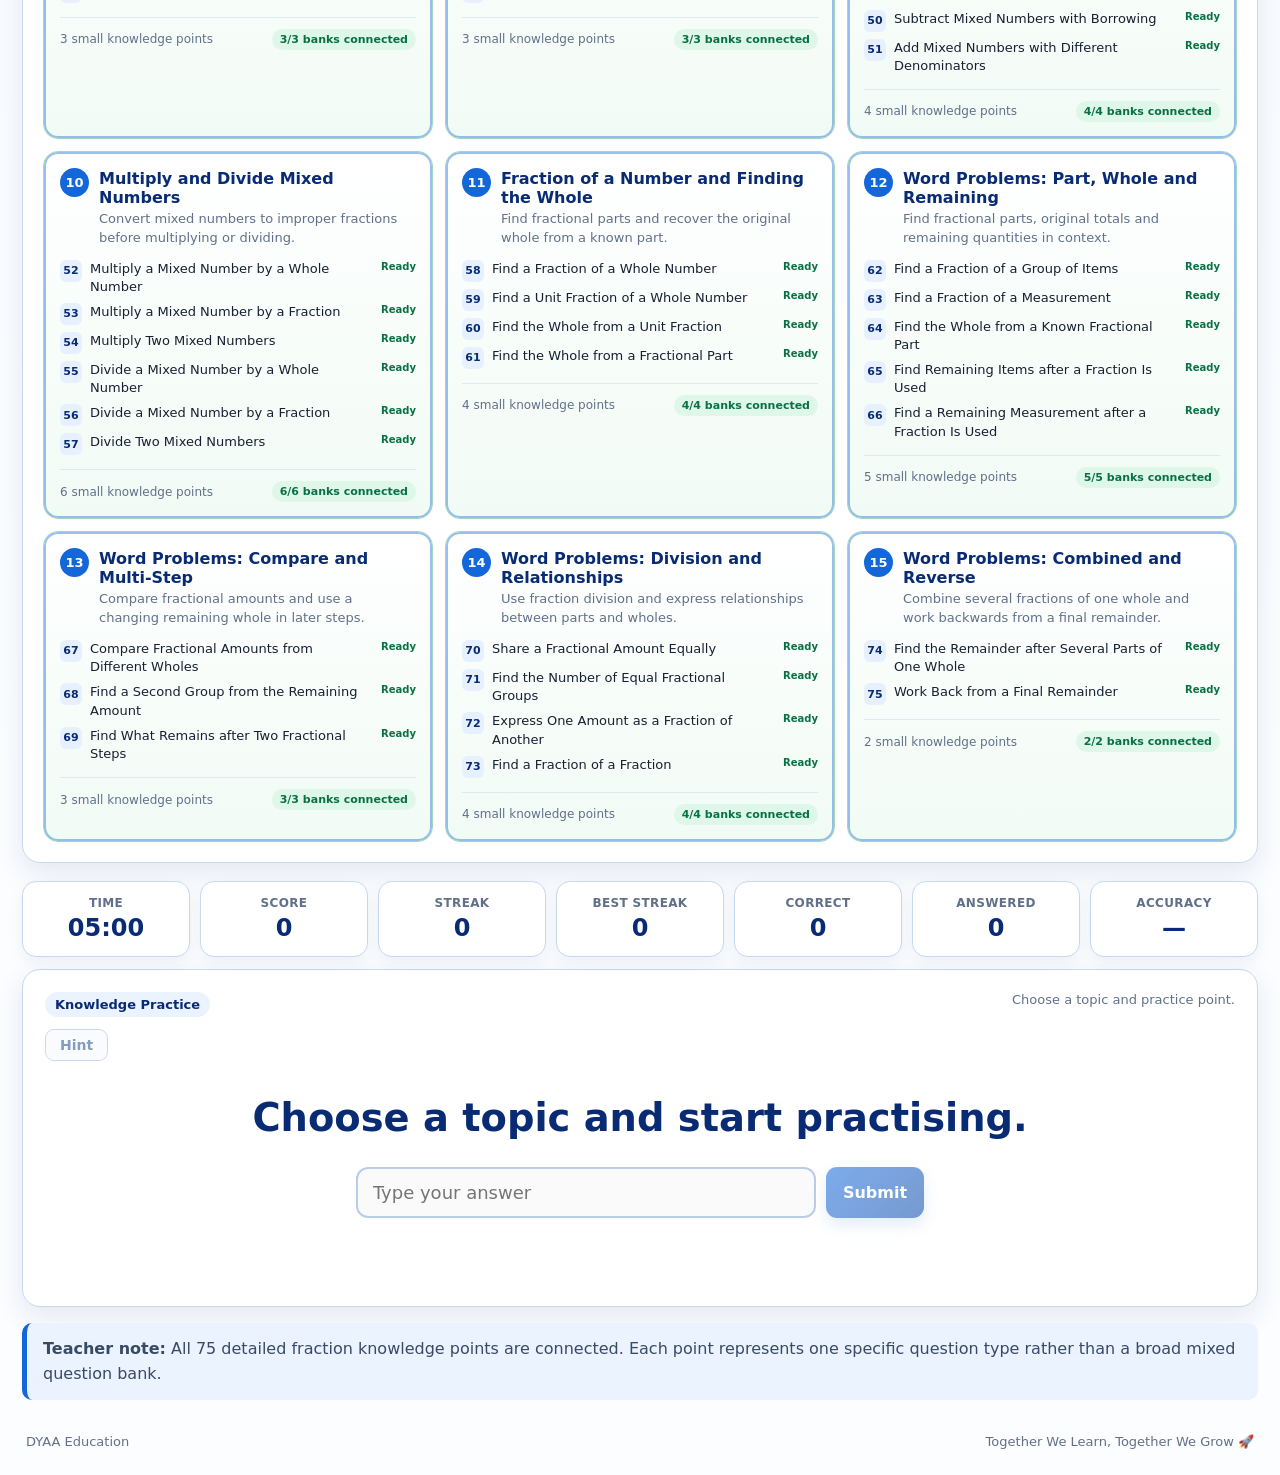
==== commit 38e7ddf9: "add 32406" ====
--- a/index.html
+++ b/index.html
@@ -165,7 +165,10 @@
           <span class="mode-badge" id="modeBadge">Knowledge Practice</span>
           <span id="questionSubtopic">Choose a topic and practice point.</span>
         </div>
-        <div class="method-hint" id="methodHint">Hint: Choose a topic and start practising.</div>
+        <div class="method-hint" id="methodHint">
+          <button class="method-hint-button" id="methodHintButton" type="button" disabled aria-expanded="false">Hint</button>
+          <div class="method-hint-text hidden" id="methodHintText" aria-live="polite"></div>
+        </div>
         <div class="question" id="questionText">Choose a topic and start practising.</div>
         <div class="answer-row">
           <input id="answerInput" type="text" inputmode="text" autocomplete="off" placeholder="Type your answer" disabled>
--- a/css/styles.css
+++ b/css/styles.css
@@ -208,6 +208,31 @@
 
 .method-hint {
   margin: 12px 0 8px;
+  text-align: left;
+}
+
+.method-hint-button {
+  padding: 7px 14px;
+  border: 1px solid #9ebce3;
+  border-radius: 9px;
+  background: #f5f9ff;
+  color: #1f4f86;
+  font-size: 14px;
+  font-weight: 800;
+  cursor: pointer;
+}
+
+.method-hint-button:hover:not(:disabled) {
+  background: #eaf3ff;
+}
+
+.method-hint-button:disabled {
+  opacity: .55;
+  cursor: default;
+}
+
+.method-hint-text {
+  margin-top: 8px;
   padding: 10px 14px;
   border: 1px solid #cfe0f5;
   border-radius: 10px;
@@ -215,7 +240,6 @@
   color: #31557f;
   font-size: 14px;
   line-height: 1.45;
-  text-align: left;
   font-weight: 600;
 }
 
